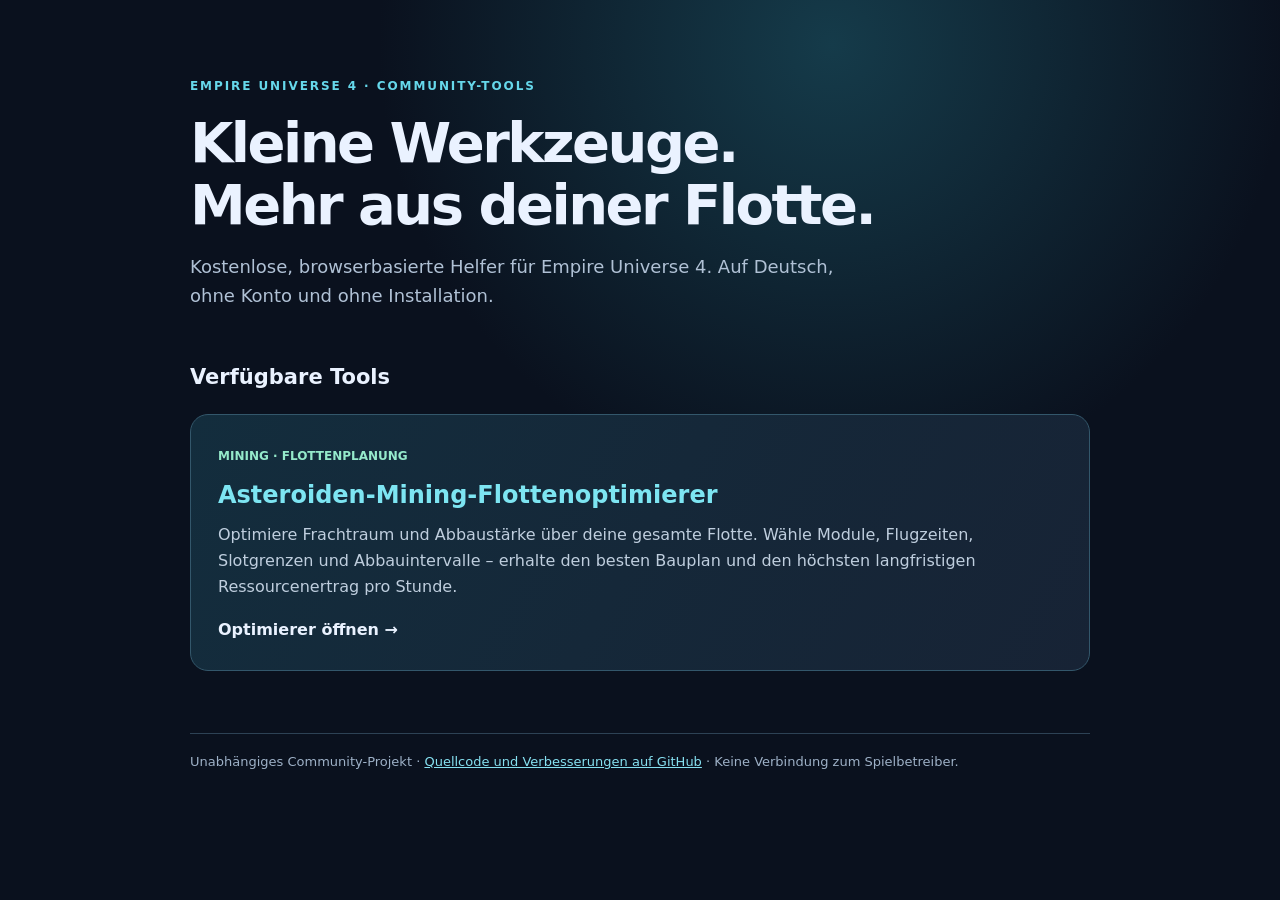
==== index.html @ 5e82343a "feat: add German landing page for Empire Universe community tools" ====
<!doctype html>
<html lang="de">
<head>
  <meta charset="utf-8">
  <meta name="viewport" content="width=device-width, initial-scale=1">
  <meta name="color-scheme" content="dark">
  <meta name="description" content="Kostenlose Helfer für Empire Universe 4: Optimiere Mining-Flotten, Module und Ressourcen pro Stunde.">
  <meta property="og:type" content="website">
  <meta property="og:locale" content="de_DE">
  <meta property="og:title" content="Empire Universe Tools">
  <meta property="og:description" content="Kostenlose Community-Helfer für Empire Universe 4. Jetzt: Asteroiden-Mining-Flottenoptimierer.">
  <meta property="og:url" content="https://kejith.github.io/empire-universe-tools/">
  <link rel="canonical" href="https://kejith.github.io/empire-universe-tools/">
  <title>Empire Universe Tools – Kostenlose Community-Helfer</title>
  <style>
    :root{color-scheme:dark}
    *{box-sizing:border-box}
    body{margin:0;min-height:100vh;background:radial-gradient(circle at 65% 5%,#153b4a 0,transparent 38%),#0a111e;color:#eaf2ff;font:16px/1.6 system-ui,-apple-system,Segoe UI,sans-serif}
    main{max-width:940px;margin:0 auto;padding:clamp(30px,6vw,80px) 20px}
    .eyebrow{font-size:12px;letter-spacing:.16em;color:#66d8eb;font-weight:800}
    h1{font-size:clamp(35px,6vw,56px);line-height:1.1;letter-spacing:-.045em;margin:16px 0}
    .lead{max-width:670px;color:#b0c1d5;font-size:18px}
    h2{font-size:21px;margin-top:50px}
    .card{display:block;text-decoration:none;color:inherit;border:1px solid #33576b;border-radius:18px;padding:27px;margin-top:20px;background:linear-gradient(120deg,#132d3d,#172335);transition:border-color .2s,transform .2s}
    .card:hover{border-color:#60d5e5;transform:translateY(-2px)}
    .card h3{font-size:24px;margin:8px 0;color:#7de5f2}
    .card p{margin:0 0 18px;color:#bfcede}
    .tag{font-size:12px;color:#95eacb;font-weight:750}
    .open{font-weight:700}
    footer{margin-top:62px;padding-top:18px;border-top:1px solid #2d4255;font-size:13px;color:#9eb1c7}
    a{color:#86e1f1}a:focus-visible{outline:2px solid #86e1f1;outline-offset:5px}
    @media(prefers-reduced-motion:reduce){.card{transition:none}}
  </style>
</head>
<body>
  <main>
    <div class="eyebrow">EMPIRE UNIVERSE 4 · COMMUNITY-TOOLS</div>
    <h1>Kleine Werkzeuge.<br>Mehr aus deiner Flotte.</h1>
    <p class="lead">Kostenlose, browserbasierte Helfer für Empire Universe 4. Auf Deutsch, ohne Konto und ohne Installation.</p>
    <h2>Verfügbare Tools</h2>
    <a class="card" href="./asteroiden-mining-flottenoptimierer/">
      <span class="tag">MINING · FLOTTENPLANUNG</span>
      <h3>Asteroiden-Mining-Flottenoptimierer</h3>
      <p>Optimiere Frachtraum und Abbaustärke über deine gesamte Flotte. Wähle Module, Flugzeiten, Slotgrenzen und Abbauintervalle – erhalte den besten Bauplan und den höchsten langfristigen Ressourcenertrag pro Stunde.</p>
      <span class="open">Optimierer öffnen →</span>
    </a>
    <footer>Unabhängiges Community-Projekt · <a href="https://github.com/kejith/empire-universe-tools">Quellcode und Verbesserungen auf GitHub</a> · Keine Verbindung zum Spielbetreiber.</footer>
  </main>
</body>
</html>
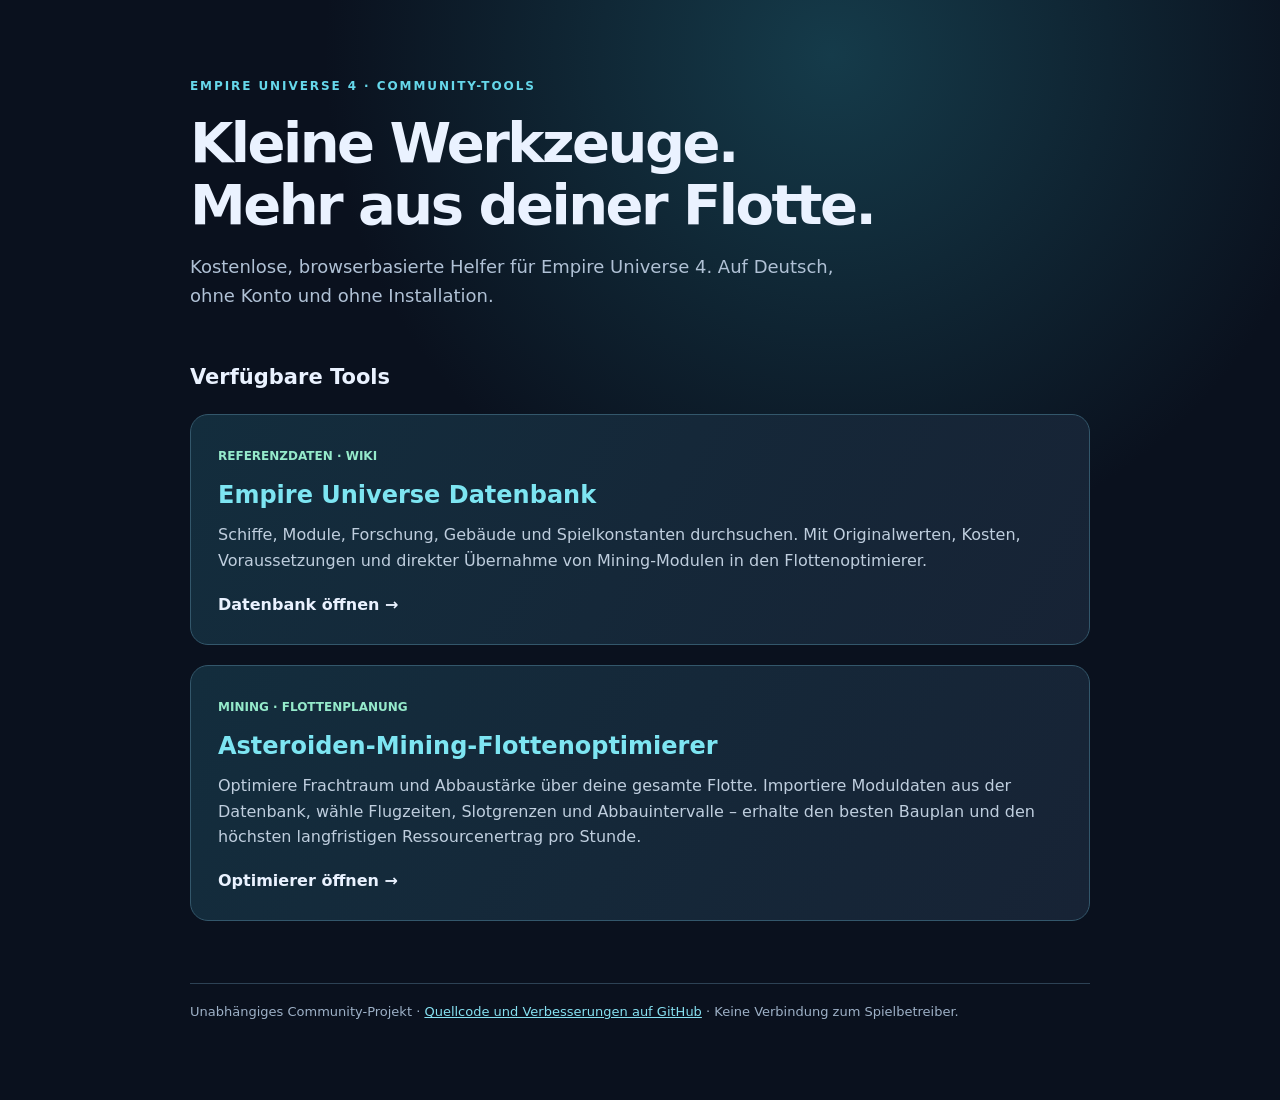
==== commit f4dc418b: "feat(site): list the searchable database alongside fleet optimizer" ====
--- a/index.html
+++ b/index.html
@@ -8,7 +8,7 @@
   <meta property="og:type" content="website">
   <meta property="og:locale" content="de_DE">
   <meta property="og:title" content="Empire Universe Tools">
-  <meta property="og:description" content="Kostenlose Community-Helfer für Empire Universe 4. Jetzt: Asteroiden-Mining-Flottenoptimierer.">
+  <meta property="og:description" content="Kostenlose Community-Helfer für Empire Universe 4. Asteroiden-Mining-Flottenoptimierer und durchsuchbare Spieldatenbank.">
   <meta property="og:url" content="https://kejith.github.io/empire-universe-tools/">
   <link rel="canonical" href="https://kejith.github.io/empire-universe-tools/">
   <title>Empire Universe Tools – Kostenlose Community-Helfer</title>
@@ -38,10 +38,11 @@
     <h1>Kleine Werkzeuge.<br>Mehr aus deiner Flotte.</h1>
     <p class="lead">Kostenlose, browserbasierte Helfer für Empire Universe 4. Auf Deutsch, ohne Konto und ohne Installation.</p>
     <h2>Verfügbare Tools</h2>
+    <a class="card" href="./datenbank/"><span class="tag">REFERENZDATEN · WIKI</span><h3>Empire Universe Datenbank</h3><p>Schiffe, Module, Forschung, Gebäude und Spielkonstanten durchsuchen. Mit Originalwerten, Kosten, Voraussetzungen und direkter Übernahme von Mining-Modulen in den Flottenoptimierer.</p><span class="open">Datenbank öffnen →</span></a>
     <a class="card" href="./asteroiden-mining-flottenoptimierer/">
       <span class="tag">MINING · FLOTTENPLANUNG</span>
       <h3>Asteroiden-Mining-Flottenoptimierer</h3>
-      <p>Optimiere Frachtraum und Abbaustärke über deine gesamte Flotte. Wähle Module, Flugzeiten, Slotgrenzen und Abbauintervalle – erhalte den besten Bauplan und den höchsten langfristigen Ressourcenertrag pro Stunde.</p>
+      <p>Optimiere Frachtraum und Abbaustärke über deine gesamte Flotte. Importiere Moduldaten aus der Datenbank, wähle Flugzeiten, Slotgrenzen und Abbauintervalle – erhalte den besten Bauplan und den höchsten langfristigen Ressourcenertrag pro Stunde.</p>
       <span class="open">Optimierer öffnen →</span>
     </a>
     <footer>Unabhängiges Community-Projekt · <a href="https://github.com/kejith/empire-universe-tools">Quellcode und Verbesserungen auf GitHub</a> · Keine Verbindung zum Spielbetreiber.</footer>
